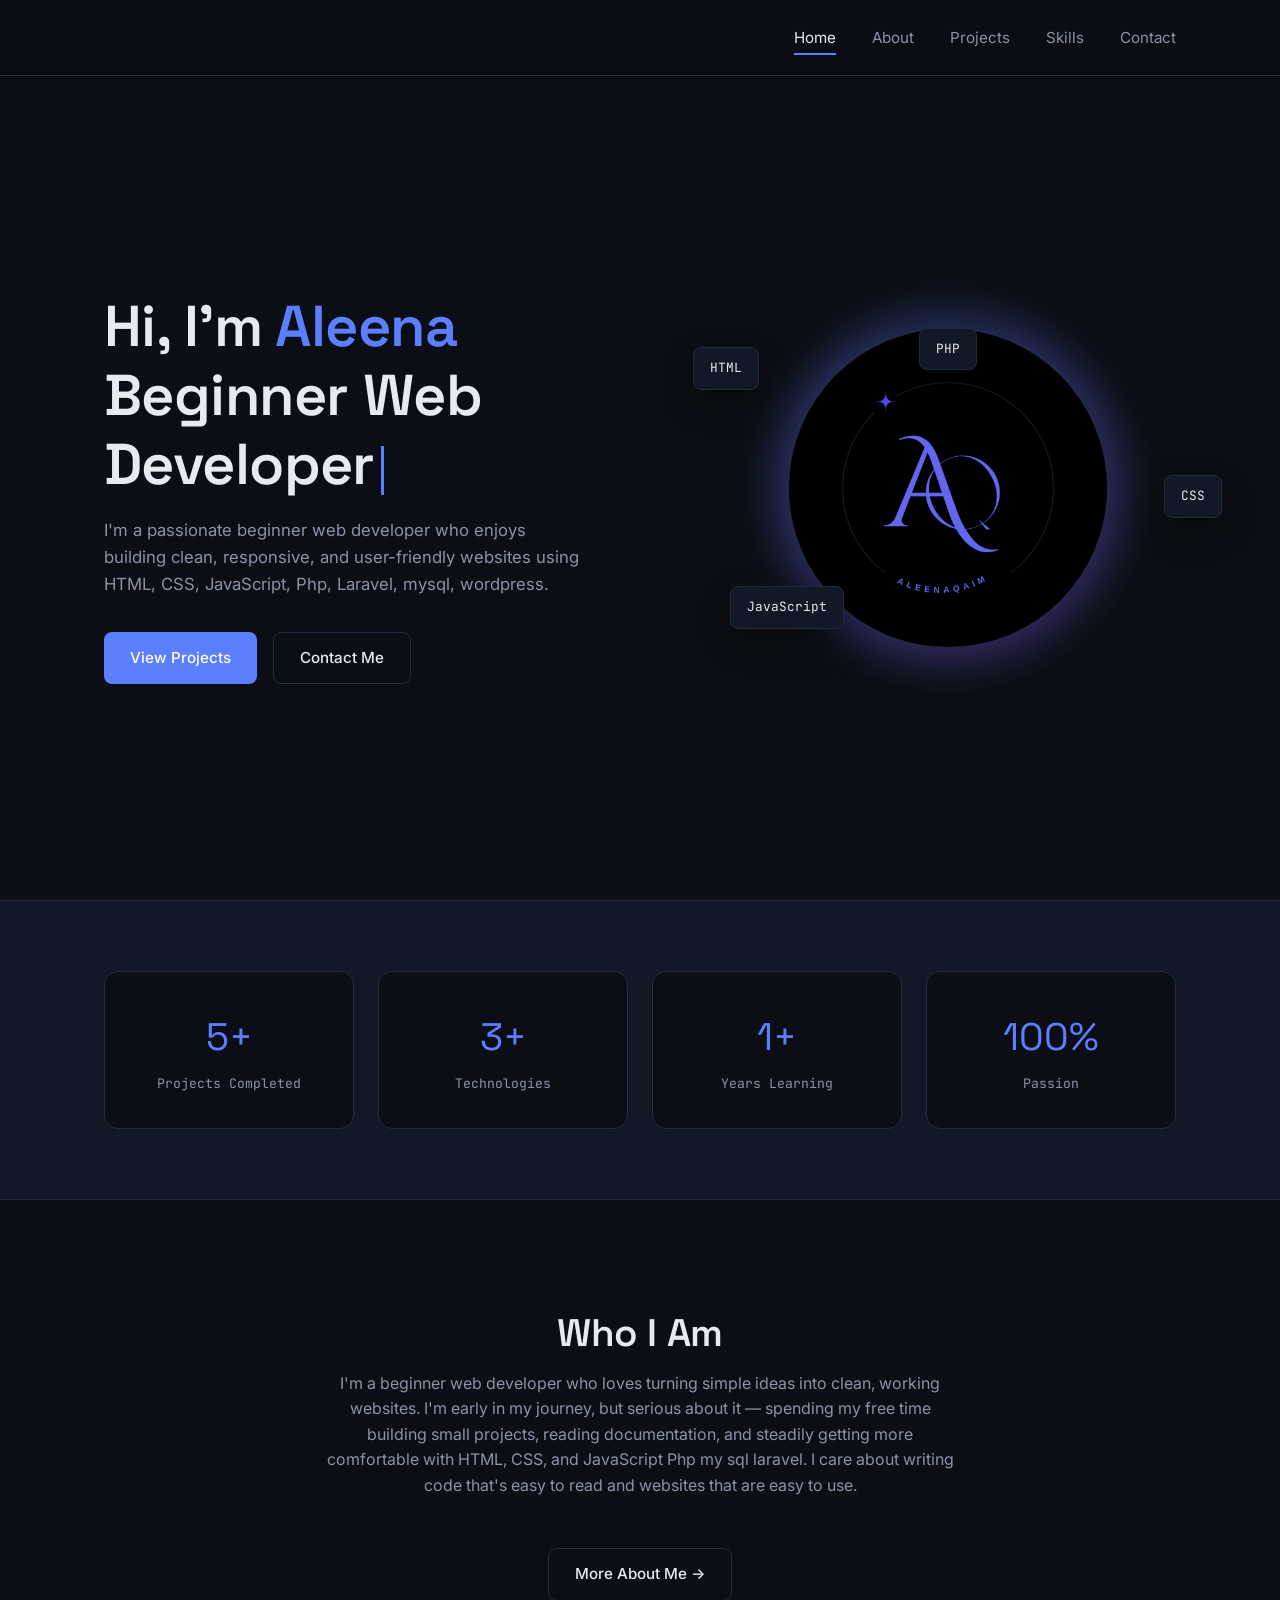
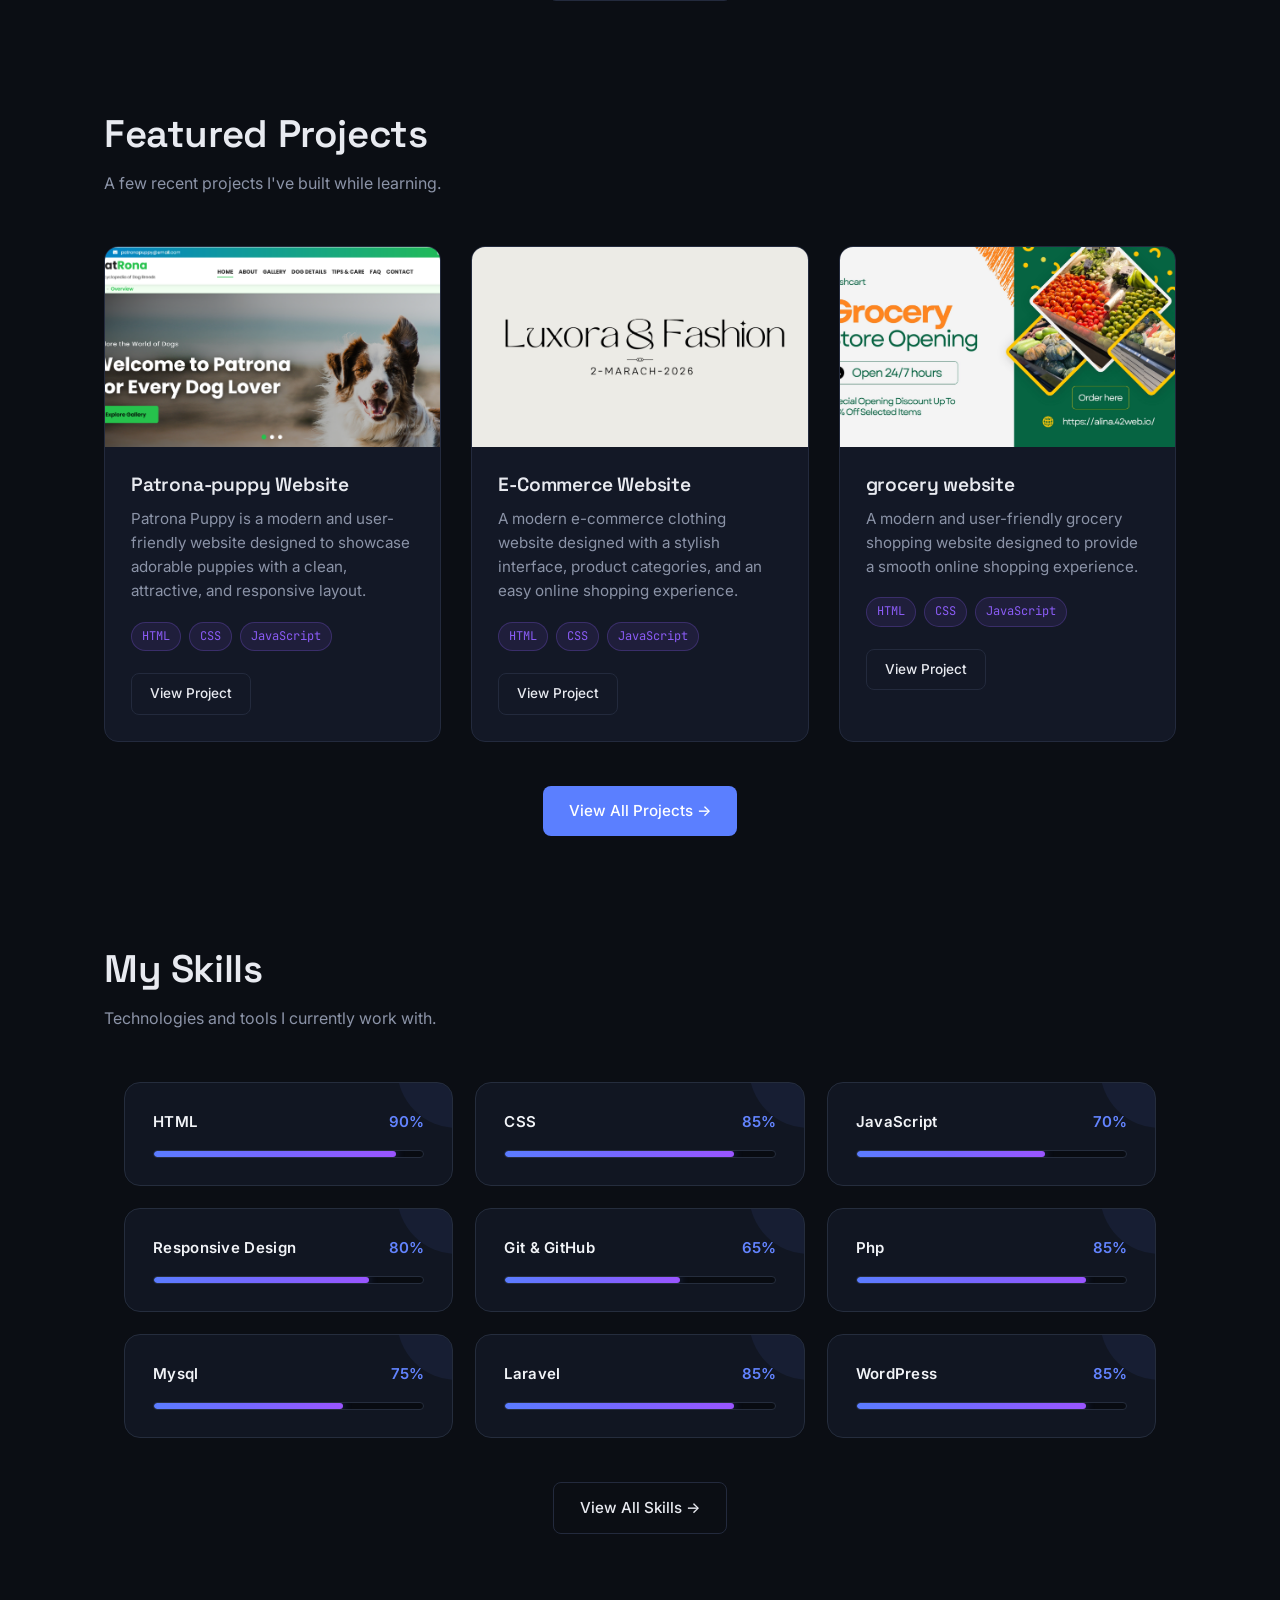
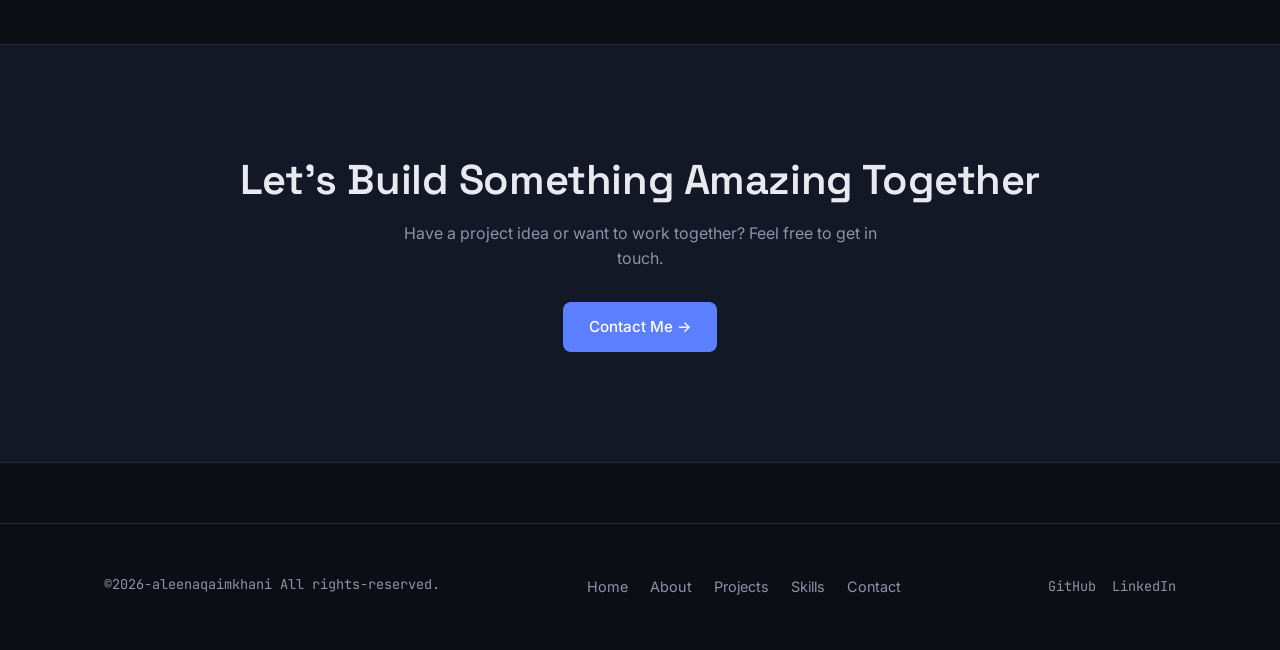
==== index.html @ 974f7491 "Add files via upload" ====
<!DOCTYPE html>
<html lang="en">
<head>
  <meta charset="UTF-8" />
  <meta name="viewport" content="width=device-width, initial-scale=1.0" />
  <title>Your Name — Beginner Web Developer</title>
  <link rel="stylesheet" href="style.css" />
</head>
<body>

  <!-- =======================================================
       NAVBAR — unchanged
  ======================================================= -->
  <header class="navbar">
    <div class="nav-inner">
      <a href="index.html" class="nav-logo"></a>
      <nav>
        <ul class="nav-links">
          <li><a href="index.html">Home</a></li>
          <li><a href="about.html">About</a></li>
          <li><a href="projects.html">Projects</a></li>
          <li><a href="skills.html">Skills</a></li>
          <li><a href="contact.html">Contact</a></li>
        </ul>
      </nav>
      <button class="hamburger" aria-label="Toggle menu">
        <span></span><span></span><span></span>
      </button>
    </div>
  </header>

  <!-- =======================================================
       1. HERO SECTION
  ======================================================= -->
  <section class="hero">
    <div class="hero-inner">

      <div class="hero-text">
       
        <h1 class="hero-title">
          Hi, I'm <span class="highlight">Aleena</span><br />
          Beginner Web Developer<span class="cursor"></span>
        </h1>
        <p class="hero-intro">
          I'm a passionate beginner web developer who enjoys building clean,
          responsive, and user-friendly websites using HTML, CSS, 
          JavaScript, Php, Laravel, mysql, wordpress.
        </p>
        <div class="hero-buttons">
          <a href="projects.html" class="btn btn-primary">View Projects</a>
          <a href="contact.html" class="btn btn-outline">Contact Me</a>
        </div>
      </div>

      <div class="hero-image-wrap">
        <!-- Profile image with glow ring -->
        <div class="profile-ring">
          <img
            src="assets/logo.jpg"
            alt="Portrait of Your Name"
            class="profile-photo"
            data-fallback="true"
          />
          <div class="image-placeholder" style="display:none;">
            Your photo here<br />assets/logo.jpg
          </div>
        </div>

        <!-- Floating technology badges — purely decorative,
             positioned around the profile ring. Edit the text
             or remove a <div> if you want fewer badges. -->
        <div class="tech-badge badge-1">HTML</div>
<div class="tech-badge badge-2">CSS</div>
<div class="tech-badge badge-3">JavaScript</div>
<div class="tech-badge badge-4">PHP</div>
      </div>

    </div>
  </section>

  <!-- =======================================================
       2. STATS SECTION
  ======================================================= -->
  <section class="stats-section">
    <div class="container">
      <div class="stats-grid">
        <div class="stat-card reveal">
          <div class="stat-number">5+</div>
          <div class="stat-label">Projects Completed</div>
        </div>
        <div class="stat-card reveal">
          <div class="stat-number">3+</div>
          <div class="stat-label">Technologies</div>
        </div>
        <div class="stat-card reveal">
          <div class="stat-number">1+</div>
          <div class="stat-label">Years Learning</div>
        </div>
        <div class="stat-card reveal">
          <div class="stat-number">100%</div>
          <div class="stat-label">Passion</div>
        </div>
      </div>
    </div>
  </section>

  <!-- =======================================================
       3. ABOUT PREVIEW
  ======================================================= -->
  <section class="section">
    <div class="section-inner about-preview">
     
      <h2 class="section-heading reveal">Who I Am</h2>
      <p class="section-sub reveal" style="max-width:640px;">
        I'm a beginner web developer who loves turning simple ideas into
        clean, working websites. I'm early in my journey, but serious about
        it — spending my free time building small projects, reading
        documentation, and steadily getting more comfortable with HTML,
        CSS, and JavaScript Php my sql laravel. I care about writing code that's easy to read
        and websites that are easy to use.
      </p>
      <a href="about.html" class="btn btn-outline reveal">More About Me &#8594;</a>
    </div>
  </section>

  <!-- =======================================================
       4. FEATURED PROJECTS
  ======================================================= -->
  <section class="section" style="padding-top:0;">
    <div class="section-inner">
     
      <h2 class="section-heading reveal">Featured Projects</h2>
      <p class="section-sub reveal">A few recent projects I've built while learning.</p>

      <div class="projects-grid projects-grid-3">

        <div class="project-card reveal">
          <img src="assets/patrona.jpg" alt="Screenshot of Portfolio Website project" class="project-image" data-fallback="true" />
          <div class="image-placeholder project-image" style="display:none; border-radius:0;">
            Project screenshot<br />assets/project1.jpg
          </div>
          <div class="project-body">
            <h3>Patrona-puppy Website</h3>
            <p>Patrona Puppy is a modern and user-friendly website designed to showcase adorable puppies with a clean, attractive, and responsive layout.
</p>
            <div class="tech-tags"><span>HTML</span><span>CSS</span><span>JavaScript</span></div>
            <a href="https://aleena1200.github.io/Patrona-Puppy/" class="btn btn-outline btn-small">View Project</a>
          </div>
        </div>

        <div class="project-card reveal">
          <img src="assets/luxorapic.jpg" alt="Screenshot of E-Commerce Website project" class="project-image" data-fallback="true" />
          <div class="image-placeholder project-image" style="display:none; border-radius:0;">
            Project screenshot<br />assets/project2.jpg
          </div>
          <div class="project-body">
            <h3>E-Commerce Website</h3>
            <p>A modern e-commerce clothing website designed with a stylish interface, product categories, and an easy online shopping experience.

              
            </p>
            <div class="tech-tags"><span>HTML</span><span>CSS</span><span>JavaScript</span></div>
            <a href="https://aleena1200.github.io/luxora-fashion/" class="btn btn-outline btn-small">View Project</a>
          </div>
        </div>

        <div class="project-card reveal">
          <img src="assets/grocery.jpg" alt="Screenshot of To-Do List App project" class="project-image" data-fallback="true" />
          <div class="image-placeholder project-image" style="display:none; border-radius:0;">
            Project screenshot<br />assets/project3.jpg
          </div>
          <div class="project-body">
            <h3>grocery website</h3>
            <p> A modern and user-friendly grocery shopping website designed to provide a smooth online shopping experience.</p>
            <div class="tech-tags"><span>HTML</span><span>CSS</span><span>JavaScript</span></div>
            <a href="https://alina.42web.io" class="btn btn-outline btn-small">View Project</a>
          </div>
        </div>

      </div>

      <div style="text-align:center; margin-top:44px;">
        <a href="projects.html" class="btn btn-primary reveal">View All Projects &#8594;</a>
      </div>
    </div>
  </section>

  <!-- =======================================================
       5. SKILLS PREVIEW
  ======================================================= -->
  <section class="section" style="padding-top:0;">
    <div class="section-inner">
   
      <h2 class="section-heading reveal">My Skills</h2>
      <p class="section-sub reveal">Technologies and tools I currently work with.</p>

      <div class="skills-grid skills-grid-3">
        <div class="skill-card reveal">
          <div class="skill-top"><span>HTML</span><span>90%</span></div>
          <div class="skill-track"><div class="skill-fill" data-level="90"></div></div>
        </div>
        <div class="skill-card reveal">
          <div class="skill-top"><span>CSS</span><span>85%</span></div>
          <div class="skill-track"><div class="skill-fill" data-level="85"></div></div>
        </div>
        <div class="skill-card reveal">
          <div class="skill-top"><span>JavaScript</span><span>70%</span></div>
          <div class="skill-track"><div class="skill-fill" data-level="70"></div></div>
        </div>
        <div class="skill-card reveal">
          <div class="skill-top"><span>Responsive Design</span><span>80%</span></div>
          <div class="skill-track"><div class="skill-fill" data-level="80"></div></div>
        </div>
        <div class="skill-card reveal">
          <div class="skill-top"><span>Git &amp; GitHub</span><span>65%</span></div>
          <div class="skill-track"><div class="skill-fill" data-level="65"></div></div>
        </div>
        <div class="skill-card reveal">
          <div class="skill-top"><span>Php</span><span>85%</span></div>
          <div class="skill-track"><div class="skill-fill" data-level="85"></div></div>
        </div>
         <div class="skill-card reveal">
          <div class="skill-top"><span>Mysql</span><span>75%</span></div>
          <div class="skill-track"><div class="skill-fill" data-level="70"></div></div>
        </div>
         <div class="skill-card reveal">
          <div class="skill-top"><span>Laravel</span><span>85%</span></div>
          <div class="skill-track"><div class="skill-fill" data-level="85"></div></div>
        </div>
         <div class="skill-card reveal">
          <div class="skill-top"><span>WordPress</span><span>85%</span></div>
          <div class="skill-track"><div class="skill-fill" data-level="85"></div></div>
        </div>
      </div>

      <div style="text-align:center; margin-top:44px;">
        <a href="skills.html" class="btn btn-outline reveal">View All Skills &#8594;</a>
      </div>
      
    </div>
  </section>

  <!-- =======================================================
       6. CONTACT CTA
  ======================================================= -->
  <section class="cta-section">
    <div class="container">
      <h2 class="reveal">Let's Build Something Amazing Together</h2>
      <p class="reveal">Have a project idea or want to work together? Feel free to get in touch.</p>
      <a href="contact.html" class="btn btn-primary reveal">Contact Me &#8594;</a>
    </div>
  </section>

  <!-- =======================================================
       7. FOOTER — unchanged
  ======================================================= -->
  <footer class="site-footer">
    <div class="container footer-inner">
      <div class="footer-left">
          <p>&copy;2026-aleenaqaimkhani All rights-reserved.</p>
      </div>
      <ul class="footer-links">
        <li><a href="index.html">Home</a></li>
        <li><a href="about.html">About</a></li>
        <li><a href="projects.html">Projects</a></li>
        <li><a href="skills.html">Skills</a></li>
        <li><a href="contact.html">Contact</a></li>
      </ul>
      <div class="footer-social">
        <a href="https://github.com/aleena1200" target="_blank" rel="noopener">GitHub</a>
        <a href="www.linkedin.com/in/aleena-qaimkhani-953605420" target="_blank" rel="noopener">LinkedIn</a>
      </div>
    </div>
  </footer>

  <button class="back-to-top" aria-label="Back to top">&uarr;</button>
  <script src="script.js"></script>
</body>
</html>
---- style.css ----
/* =======================================================
   PORTFOLIO STYLESHEET
   -------------------------------------------------------
   This single file styles every page (index, about,
   projects, skills, contact). It's organized top to bottom
   in the order things usually appear on a page:

   1. Fonts + CSS Variables (the "design tokens")
   2. Reset / base styles
   3. Layout helpers
   4. Navbar
   5. Buttons
   6. Hero (home page)
   7. Section headings ("eyebrows")
   8. About page
   9. Projects page
   10. Skills page
   11. Contact page
   12. Footer
   13. Back-to-top button
   14. Scroll reveal animation
   15. Responsive breakpoints (tablet + mobile)
   ======================================================= */

/* -------------------------------------------------------
   1. FONTS + VARIABLES
   -------------------------------------------------------
   We use Google Fonts:
   - "Space Grotesk"  -> headings (has a techy, geometric feel)
   - "Inter"          -> body text (very readable)
   - "JetBrains Mono" -> labels, tags, code-style accents
   ------------------------------------------------------- */
@import url('https://fonts.googleapis.com/css2?family=Space+Grotesk:wght@500;600;700&family=Inter:wght@400;500;600&family=JetBrains+Mono:wght@400;500&display=swap');

:root {
  /* --- Color palette ---
     Change these 6 values to re-theme the ENTIRE website. */
  --color-bg: #0b0e14;          /* main dark navy background */
  --color-surface: #131826;     /* cards, nav, form fields */
  --color-surface-hover: #1a2033;
  --color-border: #232a3d;
  --color-text: #e8eaf0;        /* main light text */
  --color-text-muted: #8b93a7;  /* secondary/gray text */
  --color-accent: #5b7fff;      /* primary accent (blue) */
  --color-accent-2: #8b5cf6;    /* secondary accent (violet) */
  --color-success: #34d399;     /* green, used for form success */
  --color-error: #f87171;       /* red, used for form errors */

  /* --- Typography --- */
  --font-display: 'Space Grotesk', sans-serif;
  --font-body: 'Inter', sans-serif;
  --font-mono: 'JetBrains Mono', monospace;

  /* --- Layout --- */
  --max-width: 1120px;
  --radius: 14px;
  --radius-sm: 8px;
  --nav-height: 76px;

  /* --- Motion --- */
  --transition: 0.25s ease;
}

/* -------------------------------------------------------
   2. RESET / BASE STYLES
   ------------------------------------------------------- */

   /* =======================================================
   MODERN ABOUT SECTION ENHANCEMENTS
   ======================================================= */

.about-hero-card {
  display: block; /* Changed from grid-template-columns: 260px 1fr */
  background: var(--color-surface);
  border: 1px solid var(--color-border);
  border-radius: var(--radius);
  padding: 40px;
  margin-bottom: 30px;
  position: relative;
  overflow: hidden;
  transition: transform var(--transition), border-color var(--transition);
}

.about-hero-text {
  max-width: 800px; /* Keeps text at a comfortable reading length */
}
.about-hero-card:hover {
  border-color: var(--color-accent);
  transform: translateY(-2px);
}
/* =======================================================
   RESPONSIVE HERO BANNER & GRID ADJUSTMENTS
   ======================================================= */

.about-hero-card {
  display: block;
  background: var(--color-surface);
  border: 1px solid var(--color-border);
  border-radius: var(--radius);
  padding: 40px;
  margin-bottom: 30px;
  position: relative;
  overflow: hidden;
  transition: transform var(--transition), border-color var(--transition);
}

.about-hero-text {
  max-width: 800px; /* Keeps text readable on desktop screens */
  width: 100%;
}

.about-hero-text h2 {
  font-size: clamp(1.5rem, 4vw, 2.2rem); /* Smooth scaling heading */
  line-height: 1.3;
  margin-bottom: 14px;
}

.about-hero-text p {
  font-size: clamp(0.95rem, 2vw, 1.05rem); /* Smooth scaling body text */
  color: var(--color-text-muted);
  line-height: 1.6;
}

/* Tablet Screens (<= 900px) */
@media (max-width: 900px) {
  .about-hero-card {
    padding: 30px;
  }
  
  .about-grid-modern {
    grid-template-columns: 1fr;
    gap: 24px;
  }
}

/* Mobile Screens (<= 500px) */
@media (max-width: 500px) {
  .about-hero-card {
    padding: 20px;
  }

  .badge-status {
    font-size: 0.75rem;
    padding: 4px 10px;
  }

  .cv-card-modern {
    grid-template-columns: 1fr;
    text-align: center;
  }
  
  .cv-preview {
    width: 100px;
    margin: 0 auto;
  }
  
  .cv-buttons {
    justify-content: center;
    flex-direction: column;
    width: 100%;
  }

  .cv-buttons .btn {
    width: 100%;
  }
}
.badge-status {
  display: inline-block;
  font-family: var(--font-mono);
  font-size: 0.8rem;
  color: var(--color-accent);
  background: rgba(91, 127, 255, 0.1);
  border: 1px solid rgba(91, 127, 255, 0.3);
  padding: 4px 12px;
  border-radius: 999px;
  margin-bottom: 12px;
}

.about-hero-text h2 {
  font-size: clamp(1.4rem, 2.5vw, 1.8rem);
  margin-bottom: 12px;
}

.about-hero-text p {
  color: var(--color-text-muted);
  font-size: 0.98rem;
}

.about-grid-modern {
  display: grid;
  grid-template-columns: 1.1fr 0.9fr;
  gap: 30px;
}

.about-column {
  display: flex;
  flex-direction: column;
  gap: 30px;
}

.content-card {
  background: var(--color-surface);
  border: 1px solid var(--color-border);
  border-radius: var(--radius);
  padding: 30px;
  transition: transform var(--transition), border-color var(--transition);
}

.content-card:hover {
  border-color: var(--color-accent);
  transform: translateY(-3px);
}

.content-card h3 {
  font-size: 1.15rem;
  margin-bottom: 16px;
  color: var(--color-text);
}

.content-card p {
  color: var(--color-text-muted);
  font-size: 0.95rem;
}

/* Tag Cloud for Tech Skills */
.tag-cloud {
  display: flex;
  flex-wrap: wrap;
  gap: 8px;
  margin-top: 20px;
}

.tag-cloud span {
  font-family: var(--font-mono);
  font-size: 0.78rem;
  color: var(--color-text);
  background: var(--color-bg);
  border: 1px solid var(--color-border);
  padding: 5px 12px;
  border-radius: 6px;
  transition: all var(--transition);
}

.tag-cloud span:hover {
  border-color: var(--color-accent);
  color: var(--color-accent);
  transform: translateY(-2px);
}

/* Redesigned Info Cards */
.info-card {
  display: flex;
  gap: 18px;
  align-items: flex-start;
  margin-top: 0;
}

.card-icon {
  font-size: 1.4rem;
  background: var(--color-bg);
  border: 1px solid var(--color-border);
  width: 44px;
  height: 44px;
  border-radius: var(--radius-sm);
  display: flex;
  align-items: center;
  justify-content: center;
  flex-shrink: 0;
}

/* Modern CV Card */
.cv-card-modern {
  background: var(--color-surface);
  border: 1px solid var(--color-border);
  border-radius: var(--radius);
  padding: 24px;
  display: grid;
  grid-template-columns: 120px 1fr;
  gap: 20px;
  align-items: center;
  transition: transform var(--transition), border-color var(--transition);
}

.cv-card-modern:hover {
  border-color: var(--color-accent);
  transform: translateY(-3px);
}

/* Responsive Overrides */
@media (max-width: 900px) {
  .about-hero-card {
    grid-template-columns: 1fr;
    text-align: center;
  }
  
  .about-photo img, 
  .about-photo .image-placeholder {
    width: 180px;
    height: 180px;
    margin: 0 auto;
    border-radius: 50%;
  }
  
  .about-grid-modern {
    grid-template-columns: 1fr;
  }
}

@media (max-width: 500px) {
  .cv-card-modern {
    grid-template-columns: 1fr;
    text-align: center;
  }
  
  .cv-preview {
    width: 120px;
    margin: 0 auto;
  }
  
  .cv-buttons {
    justify-content: center;
  }
}/* =======================================================
   DYNAMIC ANIMATIONS & GLOW EFFECTS
   ======================================================= */

/* Keyframe Definitions */
@keyframes fadeInUp {
  from {
    opacity: 0;
    transform: translateY(20px);
  }
  to {
    opacity: 1;
    transform: translateY(0);
  }
}

@keyframes pulseGlow {
  0%, 100% {
    box-shadow: 0 0 0 0 rgba(91, 127, 255, 0.4);
  }
  50% {
    box-shadow: 0 0 15px 4px rgba(91, 127, 255, 0.2);
  }
}

@keyframes floatImage {
  0%, 100% {
    transform: translateY(0px);
  }
  50% {
    transform: translateY(-6px);
  }
}

/* Photo Floating Effect */
.about-photo img {
  animation: floatImage 4s ease-in-out infinite;
  transition: transform var(--transition);
}

.about-photo:hover img {
  animation-play-state: paused;
  transform: scale(1.03);
}

/* Pulsing Accent Badge */
.badge-status {
  animation: pulseGlow 3s infinite;
}

/* Card Load Stagger Effect */
.about-hero-card {
  animation: fadeInUp 0.6s cubic-bezier(0.16, 1, 0.3, 1) forwards;
}

.about-column:nth-child(1) .content-card {
  animation: fadeInUp 0.7s cubic-bezier(0.16, 1, 0.3, 1) forwards;
}

.about-column:nth-child(2) .info-card {
  animation: fadeInUp 0.8s cubic-bezier(0.16, 1, 0.3, 1) forwards;
}

/* Interactive Skill Badge Animations */
.tag-cloud span {
  transition: all 0.25s cubic-bezier(0.34, 1.56, 0.64, 1);
}

.tag-cloud span:hover {
  transform: translateY(-3px) scale(1.08);
  box-shadow: 0 4px 12px rgba(91, 127, 255, 0.25);
}

/* Icon Spin Hover Effect */
.info-card .card-icon {
  transition: transform 0.4s cubic-bezier(0.34, 1.56, 0.64, 1), border-color var(--transition);
}

.info-card:hover .card-icon {
  transform: rotate(12deg) scale(1.1);
  border-color: var(--color-accent);
}

/* CV Button Ripple Glow */
.cv-buttons .btn-primary {
  position: relative;
  overflow: hidden;
  transition: all 0.3s ease;
}

.cv-buttons .btn-primary:hover {
  box-shadow: 0 0 20px rgba(91, 127, 255, 0.4);
  transform: translateY(-2px);
}
* {
  margin: 0;
  padding: 0;
  box-sizing: border-box;
}

html {
  scroll-behavior: smooth;
}

body {
  background-color: var(--color-bg);
  color: var(--color-text);
  font-family: var(--font-body);
  line-height: 1.6;
  /* Space for the fixed navbar so content isn't hidden under it */
  padding-top: var(--nav-height);
  overflow-x: hidden;
}

h1, h2, h3, h4 {
  font-family: var(--font-display);
  font-weight: 600;
  line-height: 1.2;
  letter-spacing: -0.01em;
}

a {
  color: inherit;
  text-decoration: none;
}

img {
  max-width: 100%;
  display: block;
}

ul {
  list-style: none;
}

button {
  font-family: inherit;
  cursor: pointer;
  border: none;
  background: none;
}

/* Visible keyboard focus for accessibility */
a:focus-visible,
button:focus-visible,
input:focus-visible,
textarea:focus-visible {
  outline: 2px solid var(--color-accent);
  outline-offset: 3px;
  border-radius: 4px;
}

/* Respect users who prefer less motion */
@media (prefers-reduced-motion: reduce) {
  *, *::before, *::after {
    animation-duration: 0.001ms !important;
    animation-iteration-count: 1 !important;
    transition-duration: 0.001ms !important;
    scroll-behavior: auto !important;
  }
}

/* -------------------------------------------------------
   3. LAYOUT HELPERS
   ------------------------------------------------------- */
.container {
  max-width: var(--max-width);
  margin: 0 auto;
  padding: 0 24px;
}

.section {
  padding: 110px 0;
}

.section-inner {
  max-width: var(--max-width);
  margin: 0 auto;
  padding: 0 24px;
}

/* The little "// label" that sits above every section heading.
   It borrows the look of a code comment, which fits a
   developer's portfolio without relying on numbered steps. */
.eyebrow {
  display: inline-block;
  font-family: var(--font-mono);
  font-size: 0.85rem;
  color: var(--color-accent);
  margin-bottom: 14px;
}

.section-heading {
  font-size: clamp(1.8rem, 3vw, 2.4rem);
  margin-bottom: 14px;
}

.section-sub {
  color: var(--color-text-muted);
  max-width: 560px;
  margin-bottom: 50px;
}

/* -------------------------------------------------------
   4. NAVBAR
   ------------------------------------------------------- */
.navbar {
  position: fixed;
  top: 0;
  left: 0;
  width: 100%;
  height: var(--nav-height);
  display: flex;
  align-items: center;
  background: rgba(11, 14, 20, 0.85);
  backdrop-filter: blur(10px);
  border-bottom: 1px solid var(--color-border);
  z-index: 1000;
}
.live-btn {
  color: #fdfbfb;
 
    display: inline-block;
    padding: 5px 15px;
    text-decoration: none;
    border-radius: 6px;
    transition: 0.3s ease;
}

.live-btn:hover {
    transform: translateY(-3px);
}
.nav-inner {
  width: 100%;
  max-width: var(--max-width);
  margin: 0 auto;
  padding: 0 24px;
  display: flex;
  align-items: center;
  justify-content: space-between;
}

/* Logo styled like a piece of code: <YourName /> */
.nav-logo {
  font-family: var(--font-mono);
  font-size: 1.05rem;
  font-weight: 500;
  color: var(--color-text);
}

.nav-logo .bracket {
  color: var(--color-accent);
}

.nav-links {
  display: flex;
  align-items: center;
  gap: 36px;
}

.nav-links a {
  position: relative;
  font-size: 0.95rem;
  color: var(--color-text-muted);
  transition: color var(--transition);
  padding: 6px 0;
}

.nav-links a::after {
  content: '';
  position: absolute;
  left: 0;
  bottom: -2px;
  width: 0;
  height: 2px;
  background: var(--color-accent);
  transition: width var(--transition);
}

.nav-links a:hover {
  color: var(--color-text);
}

.nav-links a:hover::after {
  width: 100%;
}

/* Highlights whichever page you're currently on.
   The "active" class is added automatically by script.js */
.nav-links a.active {
  color: var(--color-text);
}

.nav-links a.active::after {
  width: 100%;
}

/* Hamburger button — hidden on desktop, shown on mobile */
.hamburger {
  display: none;
  flex-direction: column;
  gap: 5px;
  width: 28px;
  z-index: 1100;
}

.hamburger span {
  display: block;
  height: 2px;
  width: 100%;
  background: var(--color-text);
  transition: transform var(--transition), opacity var(--transition);
}

/* When the menu is open, animate the 3 bars into an "X" */
.hamburger.open span:nth-child(1) {
  transform: translateY(7px) rotate(45deg);
}
.hamburger.open span:nth-child(2) {
  opacity: 0;
}
.hamburger.open span:nth-child(3) {
  transform: translateY(-7px) rotate(-45deg);
}

/* -------------------------------------------------------
   5. BUTTONS
   ------------------------------------------------------- */
.btn {
  display: inline-flex;
  align-items: center;
  justify-content: center;
  gap: 8px;
  padding: 13px 26px;
  border-radius: var(--radius-sm);
  font-size: 0.95rem;
  font-weight: 500;
  transition: transform var(--transition), background var(--transition), border-color var(--transition), color var(--transition);
}

.btn-primary {
  background: var(--color-accent);
  color: #ffffff;
}

.btn-primary:hover {
  background: #4a6bef;
  transform: translateY(-2px);
}

.btn-outline {
  border: 1px solid var(--color-border);
  color: var(--color-text);
}

.btn-outline:hover {
  border-color: var(--color-accent);
  color: var(--color-accent);
  transform: translateY(-2px);
}

.btn-small {
  padding: 9px 18px;
  font-size: 0.85rem;
}

.hero-buttons,
.cv-buttons {
  display: flex;
  flex-wrap: wrap;
  gap: 16px;
}

/* -------------------------------------------------------
   6. HERO (home page)
   ------------------------------------------------------- */
.hero {
  min-height: calc(100vh - var(--nav-height));
  display: flex;
  align-items: center;
  position: relative;
}

.hero-inner {
  width: 100%;
  max-width: var(--max-width);
  margin: 0 auto;
  padding: 60px 24px;
  display: grid;
  grid-template-columns: 1.1fr 0.9fr;
  gap: 60px;
  align-items: center;
}

.hero-text .eyebrow {
  opacity: 0;
  animation: fadeUp 0.6s ease forwards;
}

.hero-title {
  font-size: clamp(2.4rem, 5vw, 3.6rem);
  margin-bottom: 18px;
  opacity: 0;
  animation: fadeUp 0.6s ease 0.1s forwards;
}

.hero-title .highlight {
  color: var(--color-accent);
}

/* Blinking cursor after the title, like a code editor caret.
   This is the page's one "signature" flourish. */
.cursor {
  display: inline-block;
  width: 3px;
  height: 0.85em;
  background: var(--color-accent);
  margin-left: 6px;
  animation: blink 1s step-end infinite;
  vertical-align: middle;
}

.hero-intro {
  color: var(--color-text-muted);
  font-size: 1.05rem;
  max-width: 480px;
  margin-bottom: 34px;
  opacity: 0;
  animation: fadeUp 0.6s ease 0.2s forwards;
}

.hero-buttons {
  opacity: 0;
  animation: fadeUp 0.6s ease 0.3s forwards;
}

.hero-image-wrap {
  display: flex;
  justify-content: center;
  opacity: 0;
  animation: fadeUp 0.6s ease 0.2s forwards;
}

.profile-photo {
  width: 320px;
  height: 320px;
  border-radius: 50%;
  object-fit: cover;
  border: 1px solid var(--color-border);
  background: var(--color-surface);
}

/* Fallback shown automatically if assets/profile.jpg is missing.
   See script.js for the onerror hookup. */
.image-placeholder {
  width: 320px;
  height: 320px;
  border-radius: 50%;
  background: linear-gradient(155deg, var(--color-surface), var(--color-bg));
  border: 1px dashed var(--color-border);
  display: flex;
  align-items: center;
  justify-content: center;
  font-family: var(--font-mono);
  color: var(--color-text-muted);
  font-size: 0.85rem;
  text-align: center;
  padding: 20px;
}

.scroll-indicator {
  position: absolute;
  bottom: 36px;
  left: 50%;
  transform: translateX(-50%);
  display: flex;
  flex-direction: column;
  align-items: center;
  gap: 8px;
  font-family: var(--font-mono);
  font-size: 0.75rem;
  color: var(--color-text-muted);
}

.scroll-indicator .line {
  width: 1px;
  height: 34px;
  background: var(--color-border);
  position: relative;
  overflow: hidden;
}

.scroll-indicator .line::after {
  content: '';
  position: absolute;
  top: -100%;
  left: 0;
  width: 100%;
  height: 100%;
  background: var(--color-accent);
  animation: scrollLine 1.8s ease-in-out infinite;
}

@keyframes scrollLine {
  0% { top: -100%; }
  50% { top: 0%; }
  100% { top: 100%; }
}

@keyframes fadeUp {
  from { opacity: 0; transform: translateY(16px); }
  to { opacity: 1; transform: translateY(0); }
}

@keyframes blink {
  0%, 100% { opacity: 1; }
  50% { opacity: 0; }
}

/* -------------------------------------------------------
   8. ABOUT PAGE
   ------------------------------------------------------- */
.page-header {
  padding: 160px 0 60px;
  border-bottom: 1px solid var(--color-border);
}

.page-header h1 {
  font-size: clamp(2rem, 4vw, 2.8rem);
}

.about-grid {
  display: grid;
  grid-template-columns: 340px 1fr;
  gap: 60px;
  align-items: start;
}

.about-photo img,
.about-photo .image-placeholder {
  width: 100%;
  height: 380px;
  border-radius: var(--radius);
  object-fit: cover;
}

.about-photo .image-placeholder {
  border-radius: var(--radius);
}

.about-list {
  margin-top: 14px;
}

.about-list li {
  position: relative;
  padding-left: 22px;
  margin-bottom: 10px;
  color: var(--color-text-muted);
}

.about-list li::before {
  content: '›';
  position: absolute;
  left: 0;
  color: var(--color-accent);
  font-family: var(--font-mono);
}

.info-cards {
  display: grid;
  grid-template-columns: 1fr 1fr;
  gap: 24px;
  margin-top: 50px;
}

.info-card {
  background: var(--color-surface);
  border: 1px solid var(--color-border);
  border-radius: var(--radius);
  padding: 26px;
  transition: border-color var(--transition), transform var(--transition);
}

.info-card:hover {
  border-color: var(--color-accent);
  transform: translateY(-3px);
}

.info-card h3 {
  font-size: 1.1rem;
  margin-bottom: 10px;
  color: var(--color-accent);
}

.info-card p,
.info-card li {
  color: var(--color-text-muted);
  font-size: 0.95rem;
}

/* CV card */
.cv-card {
  margin-top: 50px;
  background: var(--color-surface);
  border: 1px solid var(--color-border);
  border-radius: var(--radius);
  padding: 30px;
  display: grid;
  grid-template-columns: 200px 1fr;
  gap: 30px;
  align-items: center;
}

.cv-preview {
  width: 100%;
  aspect-ratio: 3 / 4;
  border-radius: var(--radius-sm);
  overflow: hidden;
  border: 1px solid var(--color-border);
}

.cv-preview img {
  width: 100%;
  height: 100%;
  object-fit: cover;
}

.cv-preview .image-placeholder {
  width: 100%;
  height: 100%;
  border-radius: var(--radius-sm);
}

.cv-info h3 {
  margin-bottom: 8px;
}

.cv-info p {
  color: var(--color-text-muted);
  margin-bottom: 20px;
  font-size: 0.95rem;
}

/* -------------------------------------------------------
   9. PROJECTS PAGE
   ------------------------------------------------------- */
.projects-grid {
  display: grid;
  grid-template-columns: repeat(2, 1fr);
  gap: 30px;
}

.project-card {
  background: var(--color-surface);
  border: 1px solid var(--color-border);
  border-radius: var(--radius);
  overflow: hidden;
  transition: transform var(--transition), border-color var(--transition), box-shadow var(--transition);
}

.project-card:hover {
  transform: translateY(-6px);
  border-color: var(--color-accent);
  box-shadow: 0 16px 40px rgba(0, 0, 0, 0.35);
}

.project-image {
  width: 100%;
  height: 200px;
  object-fit: cover;
  background: var(--color-bg);
}

.project-image.image-placeholder {
  border-radius: 0;
  height: 200px;
}

.project-body {
  padding: 26px;
}

.project-body h3 {
  font-size: 1.2rem;
  margin-bottom: 10px;
}

.project-body p {
  color: var(--color-text-muted);
  font-size: 0.95rem;
  margin-bottom: 18px;
}

.tech-tags {
  display: flex;
  flex-wrap: wrap;
  gap: 8px;
  margin-bottom: 22px;
}

.tech-tags span {
  font-family: var(--font-mono);
  font-size: 0.75rem;
  color: var(--color-accent-2);
  background: rgba(139, 92, 246, 0.1);
  border: 1px solid rgba(139, 92, 246, 0.25);
  padding: 4px 10px;
  border-radius: 999px;
}

.project-links {
  display: flex;
  gap: 12px;
}

/* -------------------------------------------------------
   10. SKILLS PAGE*//* =========================================
   SKILLS SECTION
   Dark Navy + Blue/Purple Portfolio Theme
========================================= */

.skills-grid {
    width: 100%;
    max-width: 1100px;
    margin: 35px auto 0;

    display: grid;
    grid-template-columns: repeat(2, 1fr);
    gap: 22px;

    padding: 0 20px;
}


/* =========================================
   SKILL CARD
========================================= */

.skill-card {
    position: relative;

    padding: 27px 28px;

    background: #111622;

    border: 1px solid #252d3d;

    border-radius: 16px;

    overflow: hidden;

    transition:
        transform 0.35s ease,
        border-color 0.35s ease,
        background 0.35s ease,
        box-shadow 0.35s ease;
}


/* Small decorative glow */

.skill-card::before {
    content: "";

    position: absolute;

    width: 120px;
    height: 120px;

    top: -75px;
    right: -65px;

    border-radius: 50%;

    background: rgba(91, 124, 255, 0.08);

    transition: 0.5s ease;
}


/* Bottom glow */

.skill-card::after {
    content: "";

    position: absolute;

    width: 120px;
    height: 40px;

    left: 50%;
    bottom: -35px;

    transform: translateX(-50%);

    background: rgba(105, 85, 255, 0.18);

    filter: blur(25px);

    opacity: 0;

    transition: 0.4s ease;
}


/* =========================================
   CARD HOVER
========================================= */

.skill-card:hover {
    transform: translateY(-6px);

    background: #141a29;

    border-color: #4f6fff;

    box-shadow:
        0 12px 30px rgba(0, 0, 0, 0.35),
        0 0 25px rgba(91, 124, 255, 0.10);
}


.skill-card:hover::before {
    width: 190px;
    height: 190px;

    top: -100px;
    right: -95px;

    background: rgba(91, 124, 255, 0.12);
}


.skill-card:hover::after {
    opacity: 1;
}


/* =========================================
   SKILL TOP
========================================= */

.skill-top {
    position: relative;
    z-index: 2;

    display: flex;

    align-items: center;

    justify-content: space-between;

    margin-bottom: 16px;
}


.skill-top span:first-child {
    color: #f1f3f7;

    font-size: 15px;

    font-weight: 600;

    letter-spacing: 0.3px;

    transition: color 0.3s ease;
}


.skill-top span:last-child {
    color: #6384ff;

    font-size: 15px;

    font-weight: 600;

    transition:
        color 0.3s ease,
        transform 0.3s ease;
}


.skill-card:hover .skill-top span:first-child {
    color: #ffffff;
}


.skill-card:hover .skill-top span:last-child {
    color: #7b96ff;

    transform: scale(1.08);
}


/* =========================================
   PROGRESS TRACK
========================================= */

.skill-track {
    position: relative;
    z-index: 2;

    width: 100%;

    height: 8px;

    background: #080b11;

    border: 1px solid #252d3d;

    border-radius: 20px;

    overflow: hidden;
}


/* =========================================
   PROGRESS FILL
========================================= */

.skill-fill {
    position: relative;

    height: 100%;

    width: 0;

    border-radius: 20px;

    background: linear-gradient(
        90deg,
        #5b7cff 0%,
        #7667ff 50%,
        #9a55ff 100%
    );

    box-shadow:
        0 0 10px rgba(91, 124, 255, 0.45);

    transition:
        width 1.5s cubic-bezier(0.22, 1, 0.36, 1);
}


/* Shining effect on progress bar */

.skill-fill::after {
    content: "";

    position: absolute;

    top: 0;
    left: -80px;

    width: 60px;
    height: 100%;

    background: rgba(255, 255, 255, 0.25);

    transform: skewX(-25deg);

    animation: progressShine 2.5s ease-in-out infinite;
}


@keyframes progressShine {

    0% {
        left: -80px;
    }

    50% {
        left: 110%;
    }

    100% {
        left: 110%;
    }

}


/* =========================================
   REVEAL ANIMATION
========================================= */

.skill-card.reveal {
    opacity: 0;

    transform: translateY(35px);

    animation: skillReveal 0.7s ease forwards;
}


@keyframes skillReveal {

    0% {
        opacity: 0;

        transform: translateY(35px);
    }

    100% {
        opacity: 1;

        transform: translateY(0);
    }

}


/* =========================================
   STAGGERED CARD ANIMATION
========================================= */

.skill-card:nth-child(1) {
    animation-delay: 0.1s;
}

.skill-card:nth-child(2) {
    animation-delay: 0.2s;
}

.skill-card:nth-child(3) {
    animation-delay: 0.3s;
}

.skill-card:nth-child(4) {
    animation-delay: 0.4s;
}

.skill-card:nth-child(5) {
    animation-delay: 0.5s;
}

.skill-card:nth-child(6) {
    animation-delay: 0.6s;
}

.skill-card:nth-child(7) {
    animation-delay: 0.7s;
}

.skill-card:nth-child(8) {
    animation-delay: 0.8s;
}

.skill-card:nth-child(9) {
    animation-delay: 0.9s;
}

.skill-card:nth-child(10) {
    animation-delay: 1s;
}


/* =========================================
   TABLET
========================================= */

@media (max-width: 850px) {

    .skills-grid {
        grid-template-columns: 1fr;

        max-width: 700px;

        gap: 18px;
    }

    .skill-card {
        padding: 24px;
    }

}


/* =========================================
   MOBILE
========================================= */

@media (max-width: 600px) {

    .skills-grid {
        width: 100%;

        grid-template-columns: 1fr;

        gap: 15px;

        padding: 0 14px;

        margin-top: 25px;
    }

    .skill-card {
        padding: 21px 19px;

        border-radius: 14px;
    }

    .skill-top {
        margin-bottom: 13px;
    }

    .skill-top span:first-child,
    .skill-top span:last-child {
        font-size: 14px;
    }

    .skill-track {
        height: 7px;
    }

}


/* =========================================
   SMALL MOBILE
========================================= */

@media (max-width: 380px) {

    .skills-grid {
        padding: 0 10px;

        gap: 12px;
    }

    .skill-card {
        padding: 18px 15px;
    }

    .skill-top span:first-child,
    .skill-top span:last-child {
        font-size: 13px;
    }

    .skill-track {
        height: 6px;
    }

}


/* =========================================
   REDUCED MOTION
========================================= */

@media (prefers-reduced-motion: reduce) {

    .skill-card,
    .skill-fill,
    .skill-card::before,
    .skill-card::after {
        transition: none;
    }

    .skill-card.reveal {
        animation: none;

        opacity: 1;

        transform: none;
    }

    .skill-fill::after {
        animation: none;
    }

}
  
/* -------------------------------------------------------
   11. CONTACT PAGE
   ------------------------------------------------------- */
.contact-grid {
  display: grid;
  grid-template-columns: 0.9fr 1.1fr;
  gap: 60px;
}

.contact-info p {
  color: var(--color-text-muted);
  margin-bottom: 34px;
  max-width: 420px;
}

.contact-item {
  display: flex;
  align-items: flex-start;
  gap: 14px;
  margin-bottom: 24px;
}

.contact-icon {
  width: 40px;
  height: 40px;
  border-radius: var(--radius-sm);
  background: var(--color-surface);
  border: 1px solid var(--color-border);
  display: flex;
  align-items: center;
  justify-content: center;
  font-family: var(--font-mono);
  color: var(--color-accent);
  flex-shrink: 0;
}

.contact-item h4 {
  font-size: 0.95rem;
  margin-bottom: 3px;
}

.contact-item p,
.contact-item a {
  color: var(--color-text-muted);
  font-size: 0.9rem;
}

.contact-item a:hover {
  color: var(--color-accent);
}

.social-row {
  display: flex;
  gap: 14px;
  margin-top: 10px;
}

.social-row a {
  width: 42px;
  height: 42px;
  border-radius: var(--radius-sm);
  background: var(--color-surface);
  border: 1px solid var(--color-border);
  display: flex;
  align-items: center;
  justify-content: center;
  font-family: var(--font-mono);
  font-size: 0.8rem;
  transition: border-color var(--transition), color var(--transition);
}

.social-row a:hover {
  border-color: var(--color-accent);
  color: var(--color-accent);
}

/* Form */
.contact-form {
  background: var(--color-surface);
  border: 1px solid var(--color-border);
  border-radius: var(--radius);
  padding: 34px;
}

.form-group {
  margin-bottom: 22px;
}

.form-group label {
  display: block;
  font-size: 0.85rem;
  margin-bottom: 8px;
  color: var(--color-text-muted);
}

.form-group input,
.form-group textarea {
  width: 100%;
  background: var(--color-bg);
  border: 1px solid var(--color-border);
  border-radius: var(--radius-sm);
  padding: 12px 14px;
  color: var(--color-text);
  font-family: var(--font-body);
  font-size: 0.95rem;
  transition: border-color var(--transition);
}

.form-group input:focus,
.form-group textarea:focus {
  border-color: var(--color-accent);
  outline: none;
}

.form-group textarea {
  resize: vertical;
  min-height: 130px;
}

/* Small red message shown under a field when validation fails */
.form-error {
  color: var(--color-error);
  font-size: 0.8rem;
  margin-top: 6px;
  display: none;
}

.form-group.invalid input,
.form-group.invalid textarea {
  border-color: var(--color-error);
}

.form-group.invalid .form-error {
  display: block;
}

/* Success banner shown after the form passes validation.
   Hidden by default, revealed with JavaScript. */
.form-success {
  display: none;
  align-items: center;
  gap: 10px;
  background: rgba(52, 211, 153, 0.1);
  border: 1px solid rgba(52, 211, 153, 0.3);
  color: var(--color-success);
  padding: 14px 16px;
  border-radius: var(--radius-sm);
  margin-bottom: 20px;
  font-size: 0.9rem;
}

.form-success.show {
  display: flex;
}

/* -------------------------------------------------------
   12. FOOTER
   ------------------------------------------------------- */
.site-footer {
  border-top: 1px solid var(--color-border);
  padding: 50px 0;
  margin-top: 60px;
}

.footer-inner {
  display: flex;
  justify-content: space-between;
  align-items: center;
  flex-wrap: wrap;
  gap: 24px;
}

.footer-left p:first-child {
  font-family: var(--font-mono);
  margin-bottom: 4px;
}

.footer-left p:last-child {
  color: var(--color-text-muted);
  font-size: 0.85rem;
}

.footer-links {
  display: flex;
  gap: 22px;
}

.footer-links a {
  color: var(--color-text-muted);
  font-size: 0.9rem;
  transition: color var(--transition);
}

.footer-links a:hover {
  color: var(--color-accent);
}

.footer-social {
  display: flex;
  gap: 16px;
}

.footer-social a {
  color: var(--color-text-muted);
  font-family: var(--font-mono);
  font-size: 0.85rem;
  transition: color var(--transition);
}

.footer-social a:hover {
  color: var(--color-accent);
}

/* -------------------------------------------------------
   13. BACK-TO-TOP BUTTON
   ------------------------------------------------------- */
.back-to-top {
  position: fixed;
  bottom: 28px;
  right: 28px;
  width: 46px;
  height: 46px;
  border-radius: 50%;
  background: var(--color-accent);
  color: #fff;
  display: flex;
  align-items: center;
  justify-content: center;
  font-size: 1.1rem;
  opacity: 0;
  visibility: hidden;
  transform: translateY(10px);
  transition: opacity var(--transition), transform var(--transition), visibility var(--transition);
  z-index: 900;
}

.back-to-top.show {
  opacity: 1;
  visibility: visible;
  transform: translateY(0);
}

.back-to-top:hover {
  background: #4a6bef;
}

/* -------------------------------------------------------
   14. SCROLL REVEAL ANIMATION
   -------------------------------------------------------
   Elements with class "reveal" start slightly lower and
   transparent. script.js adds "revealed" once they scroll
   into view, which triggers this transition. */
.reveal {
  opacity: 0;
  transform: translateY(24px);
  transition: opacity 0.6s ease, transform 0.6s ease;
}

.reveal.revealed {
  opacity: 1;
  transform: translateY(0);
}

/* -------------------------------------------------------
   15. RESPONSIVE BREAKPOINTS
   ------------------------------------------------------- */

/* Tablet */
@media (max-width: 900px) {
  .hero-inner {
    grid-template-columns: 1fr;
    text-align: center;
    padding-top: 40px;
  }

  .hero-buttons {
    justify-content: center;
  }

  .hero-image-wrap {
    order: -1;
  }

  .profile-photo,
  .hero-image-wrap .image-placeholder {
    width: 220px;
    height: 220px;
  }

  .about-grid {
    grid-template-columns: 1fr;
  }

  .cv-card {
    grid-template-columns: 140px 1fr;
  }

  .projects-grid {
    grid-template-columns: 1fr;
  }

  .skills-grid {
    grid-template-columns: 1fr;
  }

  .tool-grid {
    grid-template-columns: repeat(2, 1fr);
  }

  .contact-grid {
    grid-template-columns: 1fr;
  }
}

/* Mobile */
@media (max-width: 640px) {
  .section {
    padding: 70px 0;
  }

  .nav-links {
    position: fixed;
    top: var(--nav-height);
    left: 0;
    width: 100%;
    height: calc(100vh - var(--nav-height));
    background: var(--color-bg);
    flex-direction: column;
    justify-content: center;
    gap: 34px;
    transform: translateX(100%);
    transition: transform var(--transition);
  }

  .nav-links.open {
    transform: translateX(0);
  }

  .nav-links a {
    font-size: 1.3rem;
  }

  .hamburger {
    display: flex;
  }

  .info-cards {
    grid-template-columns: 1fr;
  }

  .cv-card {
    grid-template-columns: 1fr;
    text-align: center;
    justify-items: center;
  }

  .cv-preview {
    width: 160px;
  }

  .cv-buttons {
    justify-content: center;
  }

  .footer-inner {
    flex-direction: column;
    text-align: center;
  }

  .back-to-top {
    bottom: 20px;
    right: 20px;
  }
}
/* =======================================================
   16. HOME PAGE ADDITIONS
   -------------------------------------------------------
   Everything below supports the expanded Home page only:
   floating tech badges, the profile glow ring, the stats
   section, wider 3-column preview grids, and the CTA band.
   ======================================================= */

/* --- Profile image glow ring --- */
.hero-image-wrap {
  position: relative;
}

.profile-ring {
  position: relative;
  border-radius: 50%;
}

.profile-ring::before {
  content: '';
  position: absolute;
  inset: -14px;
  border-radius: 50%;
  background: linear-gradient(155deg, var(--color-accent), var(--color-accent-2));
  opacity: 0.35;
  filter: blur(22px);
  z-index: -1;
}

/* --- Floating tech badges around the profile image --- */
.tech-badge {
  position: absolute;
  background: var(--color-surface);
  border: 1px solid var(--color-border);
  color: var(--color-text);
  font-family: var(--font-mono);
  font-size: 0.8rem;
  padding: 10px 16px;
  border-radius: var(--radius-sm);
  box-shadow: 0 14px 34px rgba(0, 0, 0, 0.35);
  animation: floatBadge 4s ease-in-out infinite;
}

.badge-1 { top: 6%; left: -6%; animation-delay: 0s; }
.badge-2 { top: 46%; right: -10%; animation-delay: 0.6s; }
.badge-3 { bottom: 6%; left: 2%; animation-delay: 1.2s; }

@keyframes floatBadge {
  0%, 100% { transform: translateY(0); }
  50% { transform: translateY(-10px); }
}

/* --- Stats section --- */
.stats-section {
  padding: 70px 0;
  border-top: 1px solid var(--color-border);
  border-bottom: 1px solid var(--color-border);
  background: var(--color-surface);
}

.stats-grid {
  display: grid;
  grid-template-columns: repeat(4, 1fr);
  gap: 24px;
}

.stat-card {
  text-align: center;
  padding: 34px 20px;
  background: var(--color-bg);
  border: 1px solid var(--color-border);
  border-radius: var(--radius);
  transition: transform var(--transition), border-color var(--transition);
}

.stat-card:hover {
  transform: translateY(-4px);
  border-color: var(--color-accent);
}

.stat-number {
  font-family: var(--font-display);
  font-size: 2.4rem;
  color: var(--color-accent);
  margin-bottom: 6px;
}

.stat-label {
  font-family: var(--font-mono);
  font-size: 0.82rem;
  color: var(--color-text-muted);
}

/* --- About preview --- */
.about-preview {
  text-align: center;
  max-width: 720px;
}

.about-preview .section-sub {
  margin-left: auto;
  margin-right: auto;
}

/* --- Wider preview grids used only on the Home page --- */
.projects-grid-3 {
  grid-template-columns: repeat(3, 1fr);
}

.skills-grid-3 {
  grid-template-columns: repeat(3, 1fr);
}

/* --- CTA section --- */
.cta-section {
  padding: 110px 0;
  text-align: center;
  background: var(--color-surface);
  border-top: 1px solid var(--color-border);
  border-bottom: 1px solid var(--color-border);
}

.cta-section h2 {
  font-size: clamp(1.8rem, 3.4vw, 2.6rem);
  margin-bottom: 16px;
}

.cta-section p {
  color: var(--color-text-muted);
  max-width: 480px;
  margin: 0 auto 30px;
}

/* --- Responsive overrides for the new Home sections --- */
@media (max-width: 900px) {
  .stats-grid {
    grid-template-columns: repeat(2, 1fr);
  }

  .projects-grid-3,
  .skills-grid-3 {
    grid-template-columns: 1fr;
  }

  .tech-badge {
    font-size: 0.72rem;
    padding: 8px 12px;
  }

  .badge-1 { left: -2%; }
  .badge-2 { right: -4%; }
  .badge-3 { left: 4%; }
}

@media (max-width: 640px) {
  .stats-grid {
    grid-template-columns: 1fr;
  }

  .cta-section {
    padding: 70px 0;
  }

  /* Keep floating badges from overlapping the photo on small screens */
  .tech-badge {
    position: static;
    display: inline-block;
    margin: 10px 6px 0;
    animation: none;
  }

  .hero-image-wrap {
    display: flex;
    flex-direction: column;
    align-items: center;
 
  }
}

/* =========================================
   TOOLS / TECHNOLOGIES SECTION
   Portfolio Theme: Dark Navy + Blue/Purple
========================================= */

.tool-grid {
    width: 100%;
    max-width: 1100px;
    margin: 40px auto 0;

    display: grid;
    grid-template-columns: repeat(4, 1fr);
    gap: 22px;

    padding: 0 20px;
}


/* =========================================
   TOOL CARD
========================================= */

.tool-card {
    position: relative;

    min-height: 170px;

    display: flex;
    flex-direction: column;
    align-items: center;
    justify-content: center;

    gap: 18px;

    padding: 25px 15px;

    background: #111622;

    border: 1px solid #252d3d;

    border-radius: 18px;

    overflow: hidden;

    cursor: pointer;

    transition:
        transform 0.35s ease,
        border-color 0.35s ease,
        box-shadow 0.35s ease,
        background 0.35s ease;
}


/* Top-right decorative circle */

.tool-card::before {
    content: "";

    position: absolute;

    width: 110px;
    height: 110px;

    top: -55px;
    right: -55px;

    border-radius: 50%;

    background: rgba(91, 124, 255, 0.08);

    transition: all 0.5s ease;
}


/* Bottom blue/purple glow */

.tool-card::after {
    content: "";

    position: absolute;

    width: 80px;
    height: 80px;

    bottom: -55px;
    left: 50%;

    transform: translateX(-50%);

    border-radius: 50%;

    background: rgba(91, 124, 255, 0.12);

    filter: blur(25px);

    opacity: 0;

    transition: 0.4s ease;
}


/* =========================================
   CARD HOVER
========================================= */

.tool-card:hover {
    transform: translateY(-8px);

    background: #141a29;

    border-color: #4d6fff;

    box-shadow:
        0 15px 35px rgba(0, 0, 0, 0.35),
        0 0 25px rgba(91, 124, 255, 0.12);
}


.tool-card:hover::before {
    width: 180px;
    height: 180px;

    top: -90px;
    right: -90px;

    background: rgba(91, 124, 255, 0.12);
}


.tool-card:hover::after {
    opacity: 1;
}


/* =========================================
   ICON BOX
========================================= */

.tool-icon {
    position: relative;
    z-index: 2;

    width: 68px;
    height: 68px;

    display: flex;
    align-items: center;
    justify-content: center;

    background: #20252c;

    border: 1px solid #3a414c;

    border-radius: 16px;

    transition:
        transform 0.35s ease,
        border-color 0.35s ease,
        box-shadow 0.35s ease,
        background 0.35s ease;
}


/* Icon */

.tool-icon i {
    font-size: 34px;

    color: #f1f3f7;

    transition:
        transform 0.35s ease,
        color 0.35s ease,
        filter 0.35s ease;
}


/* =========================================
   ICON HOVER
========================================= */

.tool-card:hover .tool-icon {
    transform: translateY(-4px) scale(1.08);

    border-color: #5b7cff;

    background: #1c2435;

    box-shadow:
        0 0 20px rgba(91, 124, 255, 0.18);
}


.tool-card:hover .tool-icon i {
    transform: scale(1.12);

    color: #6d8cff;

    filter:
        drop-shadow(0 0 7px rgba(91, 124, 255, 0.5));
}


/* =========================================
   TOOL NAME
========================================= */

.tool-card p {
    position: relative;
    z-index: 2;

    margin: 0;

    color: #f1f3f7;

    font-size: 15px;

    font-weight: 600;

    letter-spacing: 0.3px;

    text-align: center;

    transition:
        color 0.3s ease,
        transform 0.3s ease;
}


.tool-card:hover p {
    color: #6d8cff;

    transform: translateY(-2px);
}


/* =========================================
   REVEAL ANIMATION
========================================= */

.reveal {
    opacity: 0;

    transform: translateY(30px);

    animation: toolReveal 0.7s ease forwards;
}


@keyframes toolReveal {

    0% {
        opacity: 0;
        transform: translateY(30px);
    }

    100% {
        opacity: 1;
        transform: translateY(0);
    }

}


/* =========================================
   STAGGERED ANIMATION
========================================= */

.tool-card:nth-child(1) {
    animation-delay: 0.05s;
}

.tool-card:nth-child(2) {
    animation-delay: 0.10s;
}

.tool-card:nth-child(3) {
    animation-delay: 0.15s;
}

.tool-card:nth-child(4) {
    animation-delay: 0.20s;
}

.tool-card:nth-child(5) {
    animation-delay: 0.25s;
}

.tool-card:nth-child(6) {
    animation-delay: 0.30s;
}

.tool-card:nth-child(7) {
    animation-delay: 0.35s;
}

.tool-card:nth-child(8) {
    animation-delay: 0.40s;
}

.tool-card:nth-child(9) {
    animation-delay: 0.45s;
}

.tool-card:nth-child(10) {
    animation-delay: 0.50s;
}

.tool-card:nth-child(11) {
    animation-delay: 0.55s;
}

.tool-card:nth-child(12) {
    animation-delay: 0.60s;
}

.tool-card:nth-child(13) {
    animation-delay: 0.65s;


/* =========================================
   TABLET
========================================= */

@media (max-width: 1000px) {

    .tool-grid {
        grid-template-columns: repeat(3, 1fr);
        gap: 18px;
    }

}


/* =========================================
   MOBILE
========================================= */

@media (max-width: 700px) {

    .tool-grid {
        grid-template-columns: repeat(2, 1fr);

        gap: 14px;

        padding: 0 12px;

        margin-top: 30px;
    }

    .tool-card {
        min-height: 145px;

        padding: 20px 10px;

        border-radius: 16px;
    }

    .tool-icon {
        width: 58px;
        height: 58px;

        border-radius: 14px;
    }

    .tool-icon i {
        font-size: 29px;
    }

    .tool-card p {
        font-size: 14px;
    }

}


/* =========================================
   SMALL MOBILE
========================================= */

@media (max-width: 400px) {

    .tool-grid {
        gap: 10px;

        padding: 0 8px;
    }

    .tool-card {
        min-height: 130px;

        padding: 15px 8px;
    }

    .tool-icon {
        width: 50px;
        height: 50px;
    }

    .tool-icon i {
        font-size: 25px;
    }

    .tool-card p {
        font-size: 12px;
    }

}}


/* =========================================
   REDUCE ANIMATION FOR USERS
   WHO PREFER LESS MOTION
========================================= */

@media (prefers-reduced-motion: reduce) {

    .tool-card,
    .tool-icon,
    .tool-icon i,
    .tool-card p {
        transition: none;
    }

    .reveal {
        animation: none;

        opacity: 1;

        transform: none;
    }

}
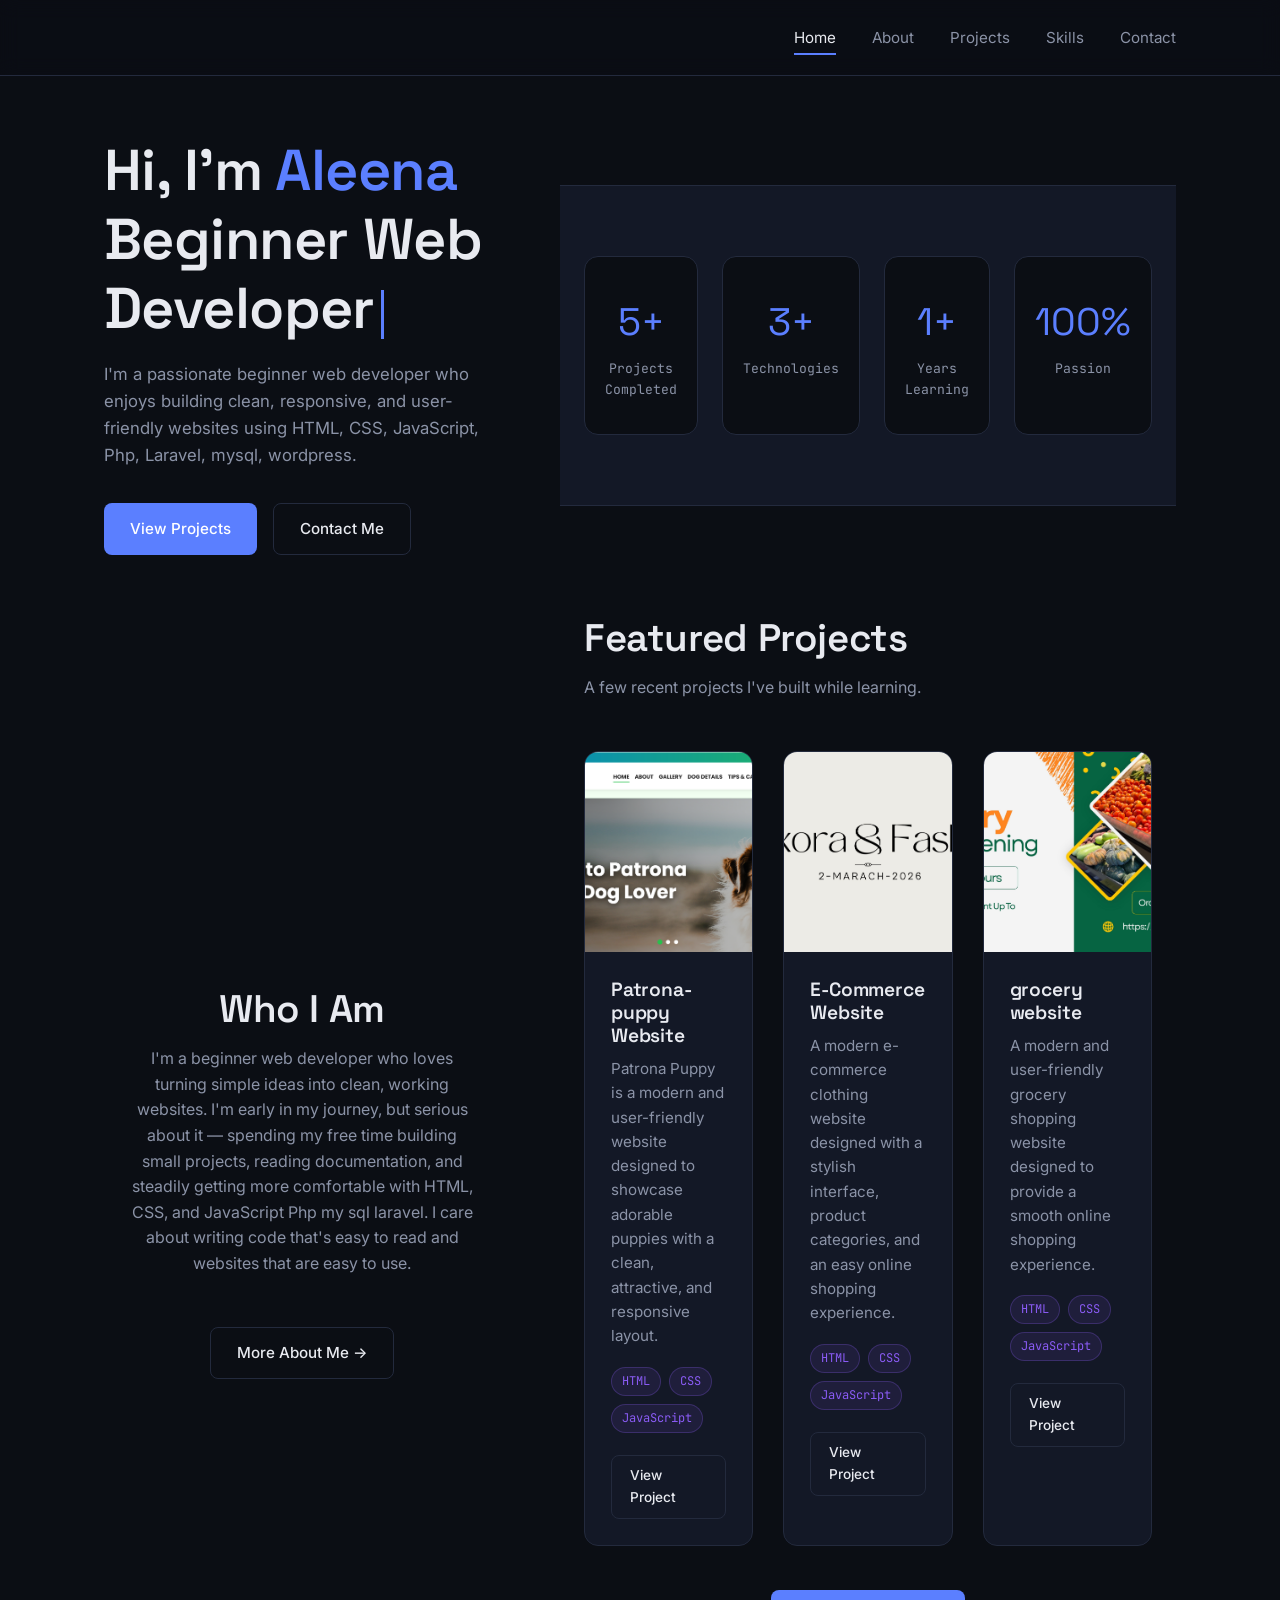
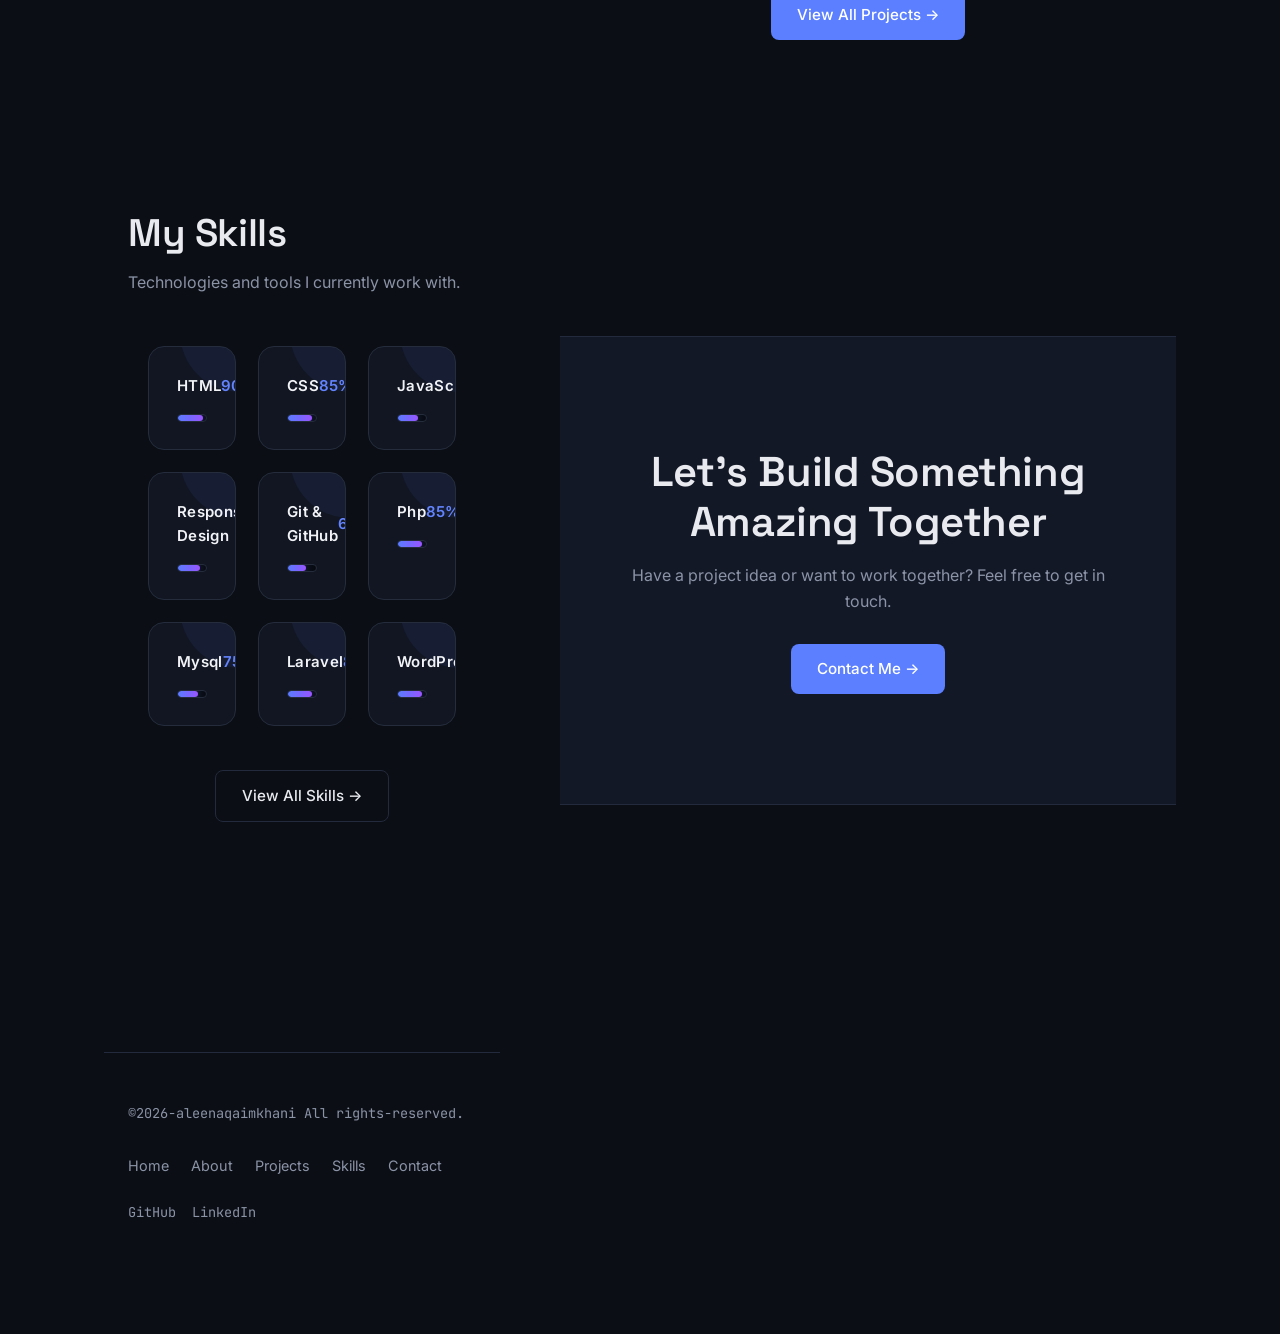
==== commit ceb53bec: "Add files via upload" ====
--- a/index.html
+++ b/index.html
@@ -3,7 +3,7 @@
 <head>
   <meta charset="UTF-8" />
   <meta name="viewport" content="width=device-width, initial-scale=1.0" />
-  <title>Your Name — Beginner Web Developer</title>
+  <title> — Beginner Web Developer</title>
   <link rel="stylesheet" href="style.css" />
 </head>
 <body>
@@ -52,31 +52,6 @@
         </div>
       </div>
 
-      <div class="hero-image-wrap">
-        <!-- Profile image with glow ring -->
-        <div class="profile-ring">
-          <img
-            src="assets/logo.jpg"
-            alt="Portrait of Your Name"
-            class="profile-photo"
-            data-fallback="true"
-          />
-          <div class="image-placeholder" style="display:none;">
-            Your photo here<br />assets/logo.jpg
-          </div>
-        </div>
-
-        <!-- Floating technology badges — purely decorative,
-             positioned around the profile ring. Edit the text
-             or remove a <div> if you want fewer badges. -->
-        <div class="tech-badge badge-1">HTML</div>
-<div class="tech-badge badge-2">CSS</div>
-<div class="tech-badge badge-3">JavaScript</div>
-<div class="tech-badge badge-4">PHP</div>
-      </div>
-
-    </div>
-  </section>
 
   <!-- =======================================================
        2. STATS SECTION
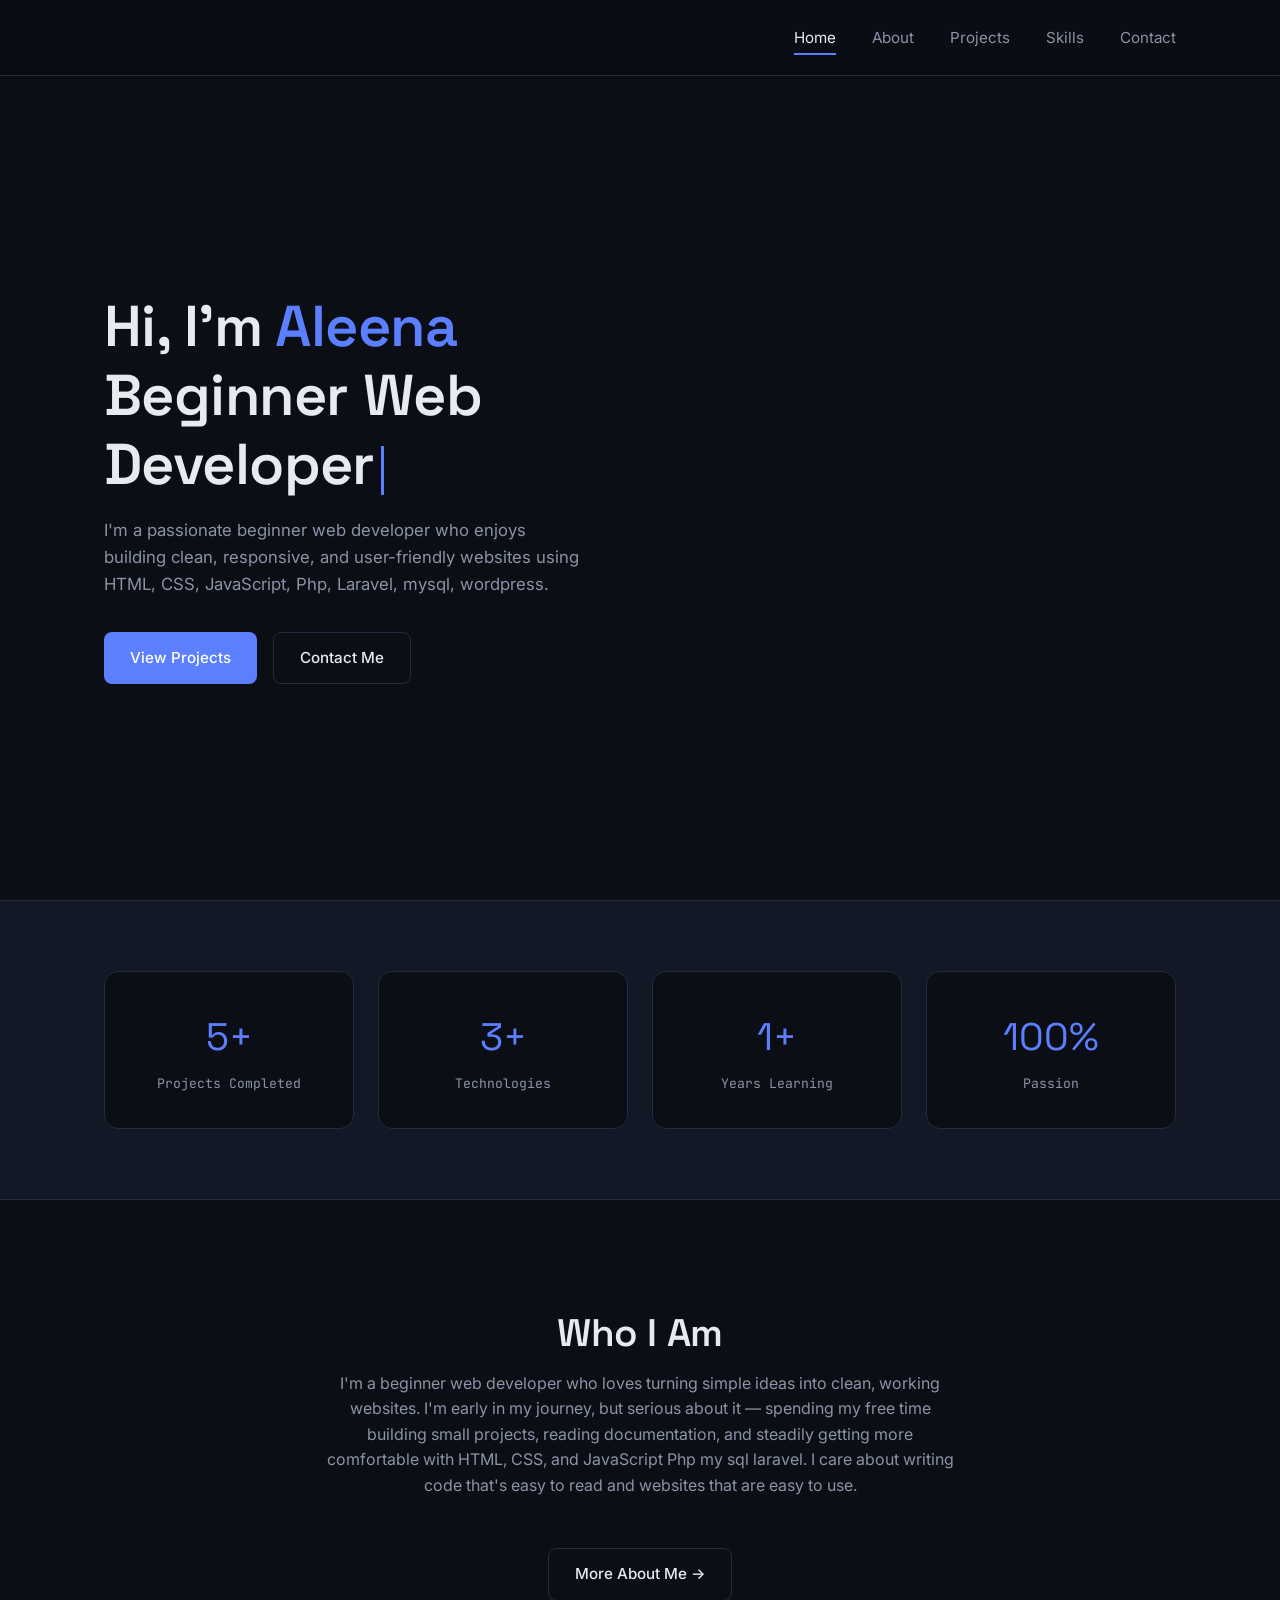
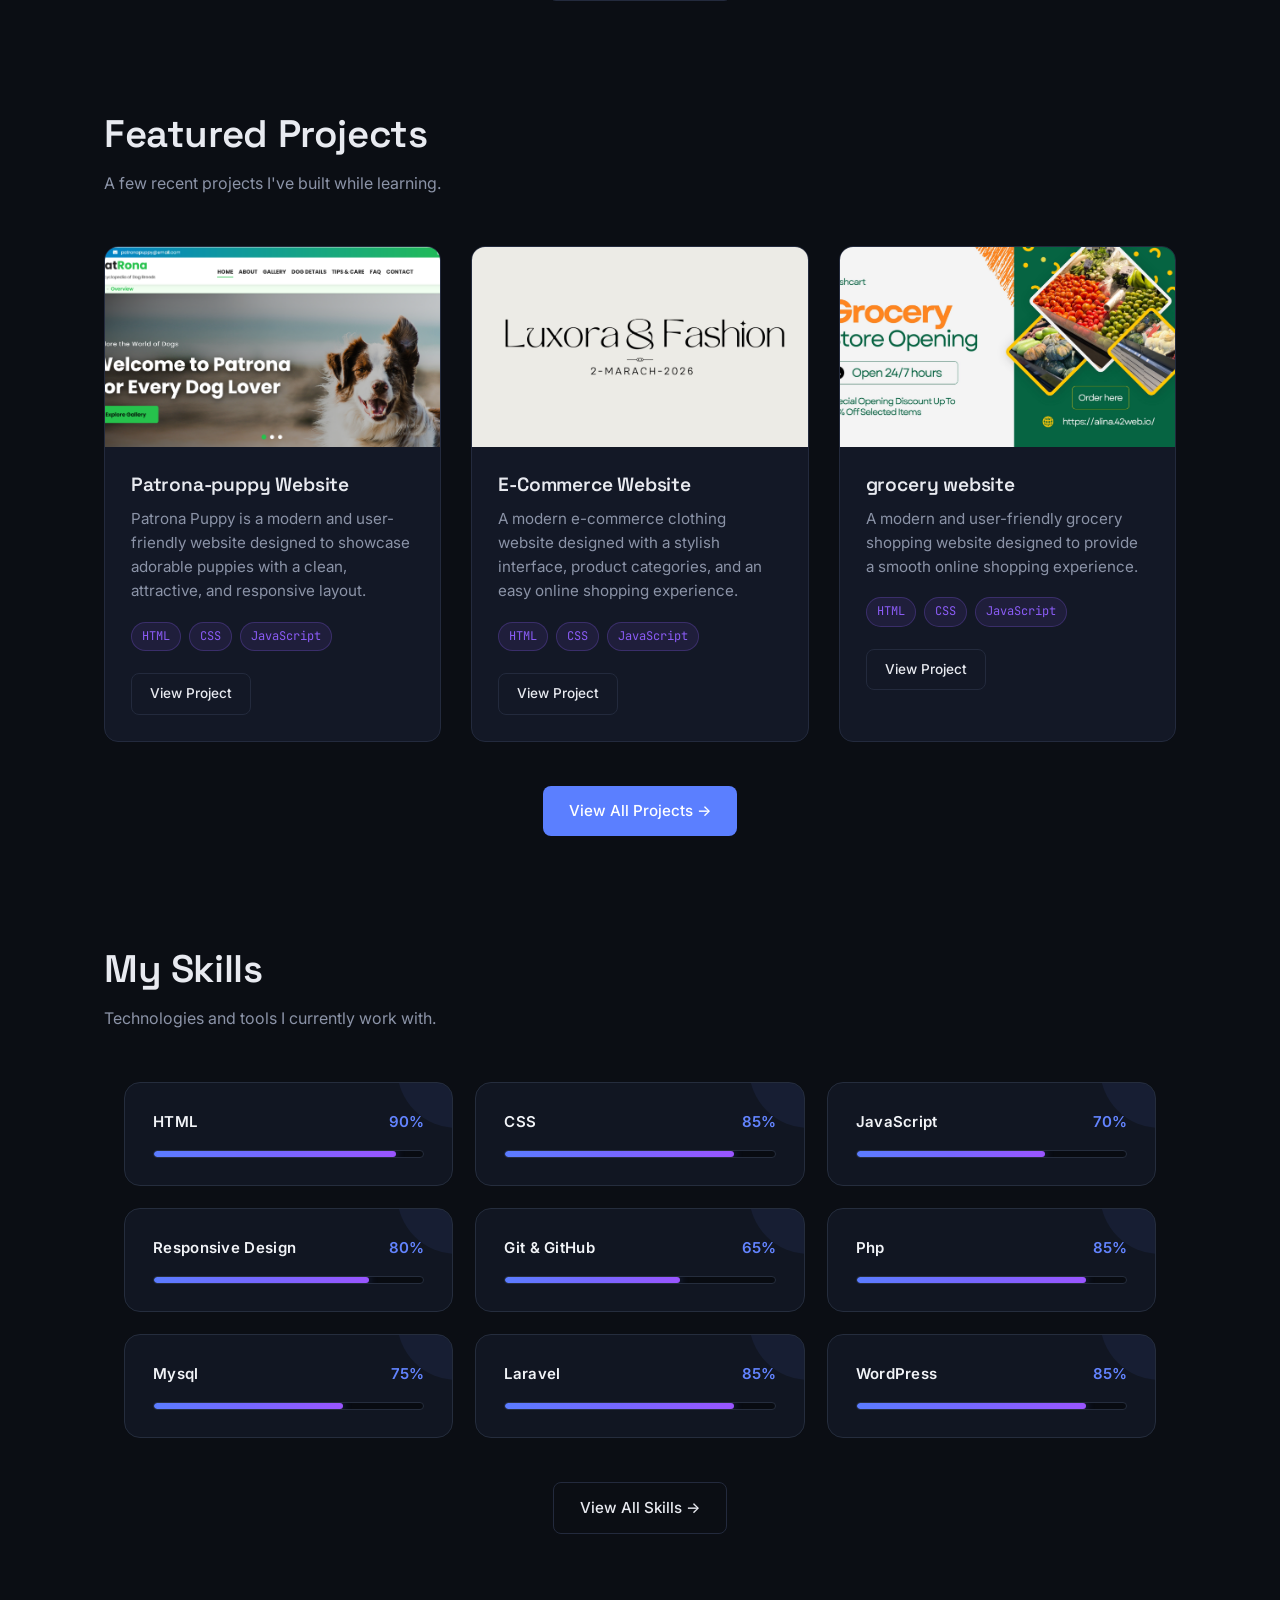
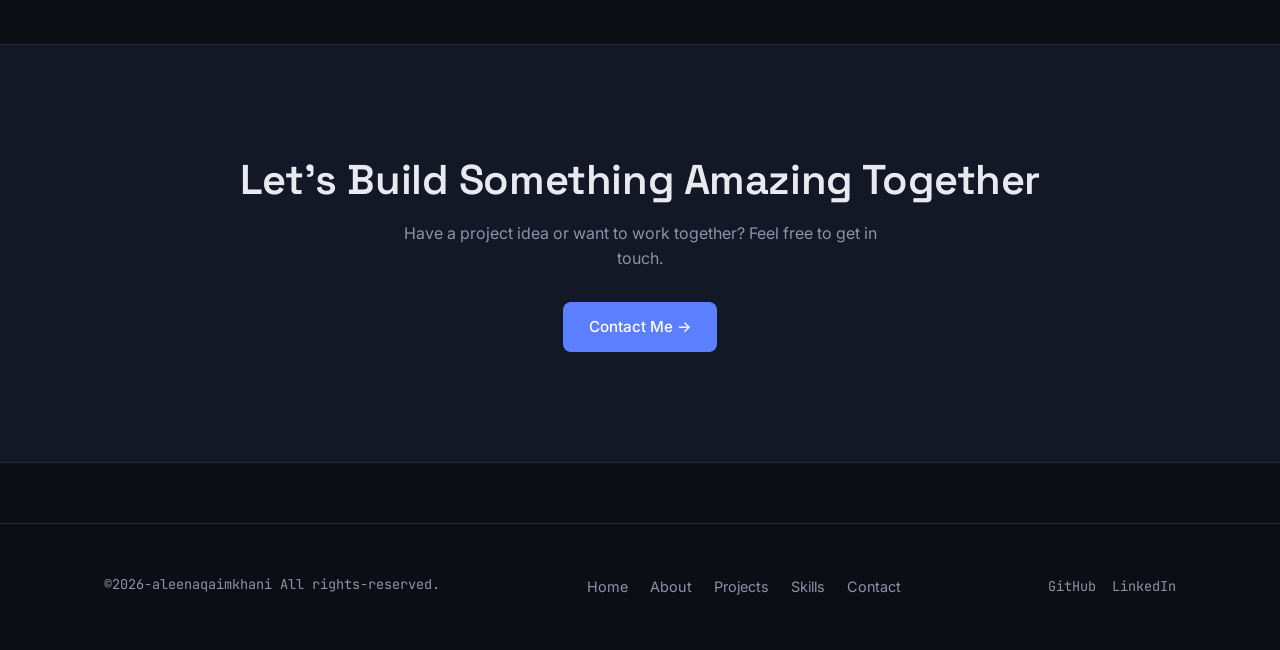
==== commit e64e78b0: "Update index.html" ====
--- a/index.html
+++ b/index.html
@@ -52,7 +52,7 @@
         </div>
       </div>
 
-
+    </div> </section>
   <!-- =======================================================
        2. STATS SECTION
   ======================================================= -->
@@ -251,4 +251,4 @@
   <button class="back-to-top" aria-label="Back to top">&uarr;</button>
   <script src="script.js"></script>
 </body>
-</html>+</html>
